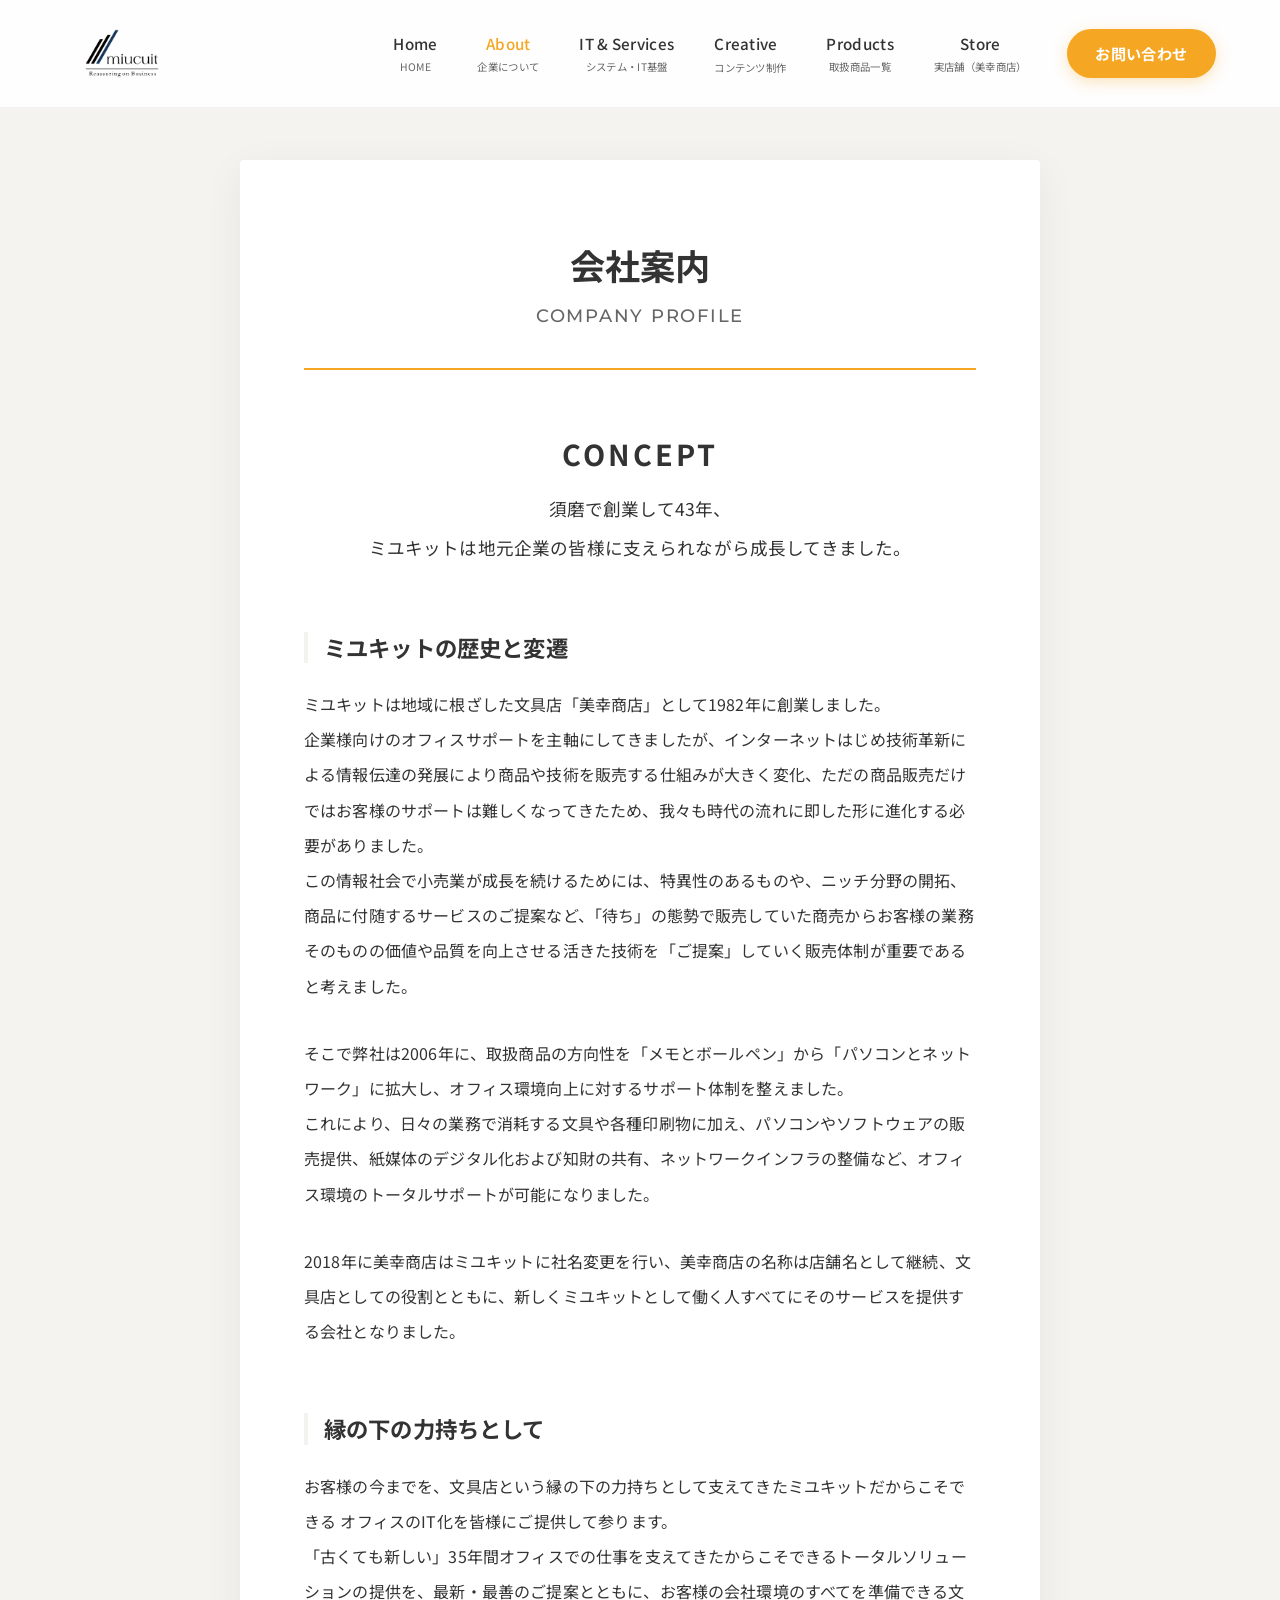
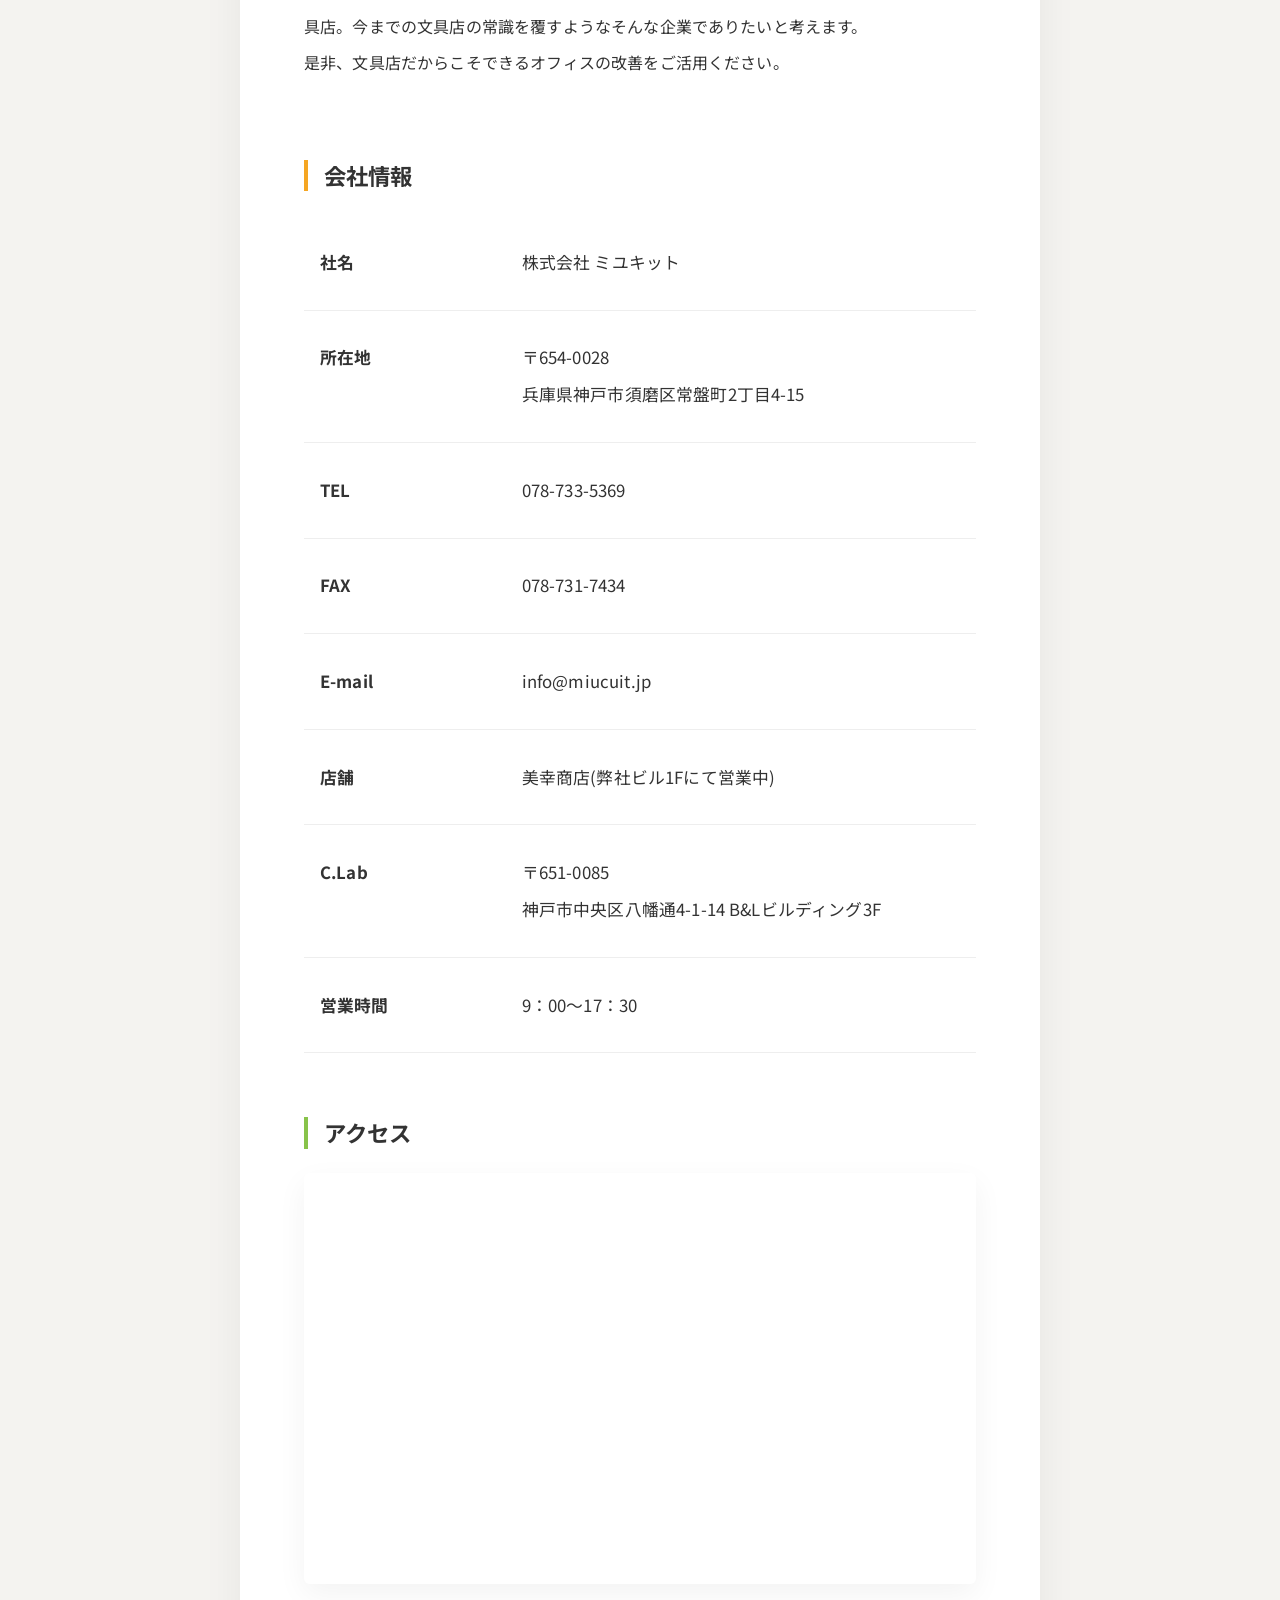
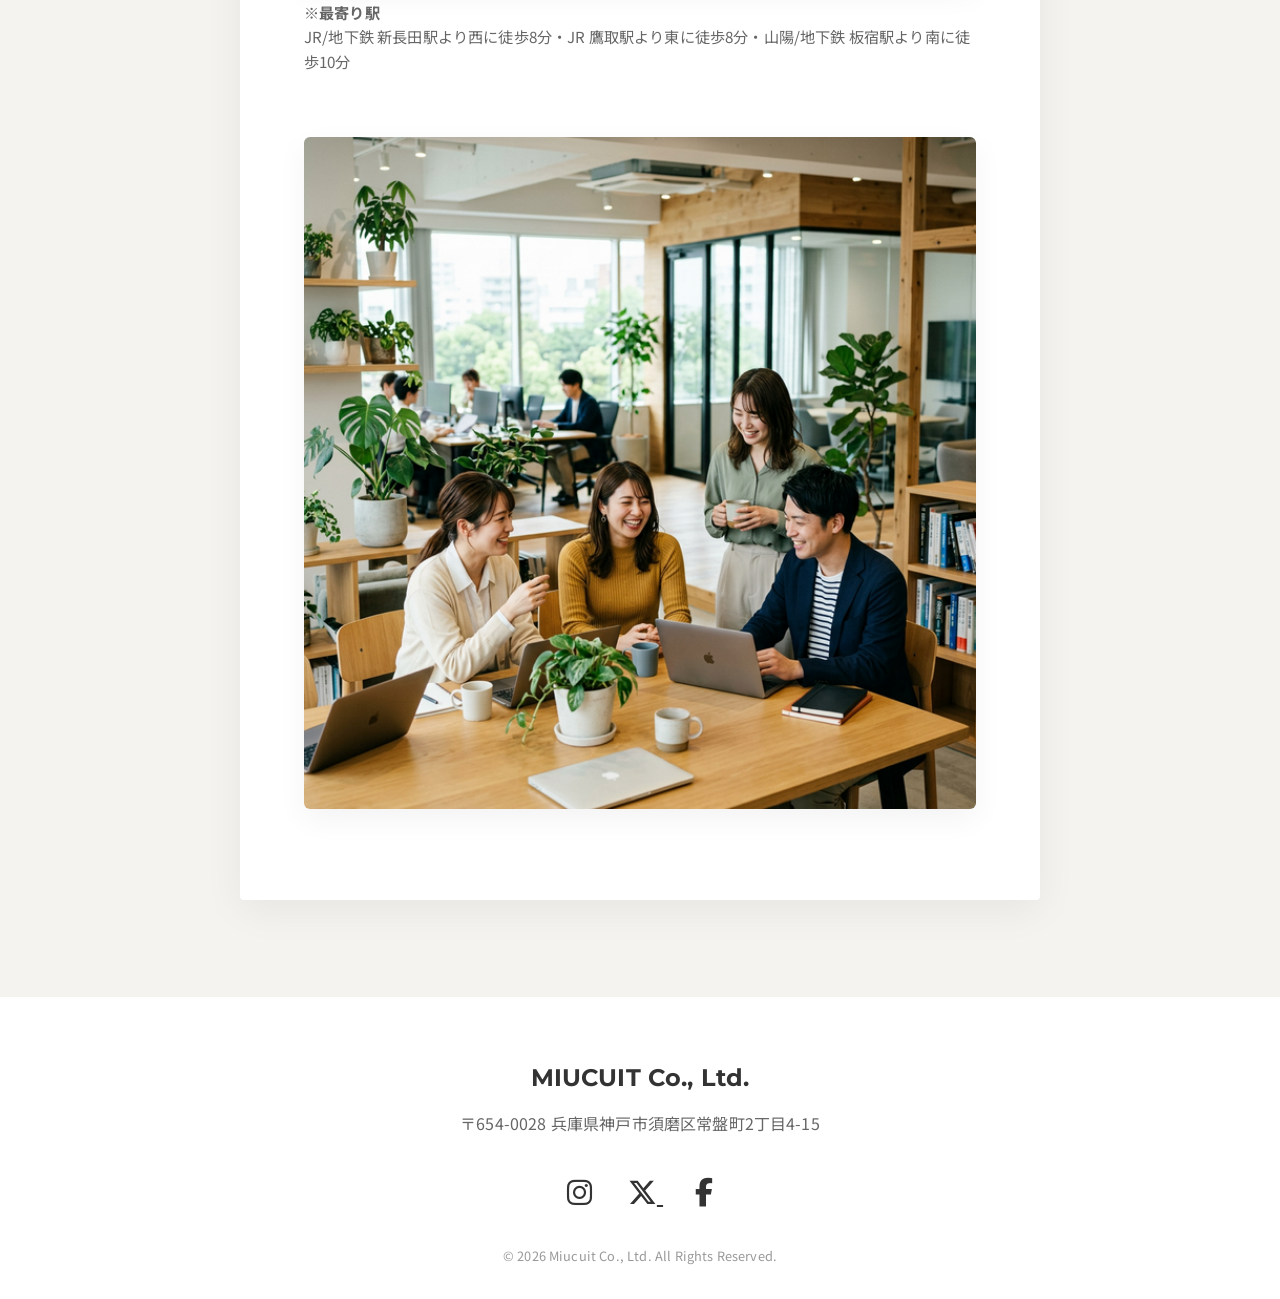
==== 0.現行版_20260701/jump/company.html @ 8299afaa "Add current website version (20260701) before recruitment button changes Establishes a restore point" ====
<!DOCTYPE html>
<html lang="ja">
<head>
    <meta charset="UTF-8">
    <meta name="viewport" content="width=device-width, initial-scale=1.0">
    <title>会社案内 - 株式会社ミユキット</title>
    <meta name="description" content="株式会社ミユキットの会社案内。所在地、アクセス情報、会社情報を掲載しています。">
    <!-- Font Awesome for friendly icons -->
    <link rel="stylesheet" href="https://cdnjs.cloudflare.com/ajax/libs/font-awesome/6.4.0/css/all.min.css">
    <!-- Google Fonts: Noto Sans JP & Montserrat -->
    <link rel="preconnect" href="https://fonts.googleapis.com">
    <link rel="preconnect" href="https://fonts.gstatic.com" crossorigin>
    <link href="https://fonts.googleapis.com/css2?family=Montserrat:wght@400;500;700&family=Noto+Sans+JP:wght@400;500;700;900&display=swap" rel="stylesheet">
    <link rel="stylesheet" href="styles.css">
    <link rel="icon" href="favicon.ico" type="image/x-icon">
    <style>
        /* PDF Brochure Style A4 Layout */
        .brochure-wrapper {
            background-color: var(--bg-light-gray); /* Outer background to contrast with white paper */
            padding: 10rem 0 6rem;
        }

        .brochure-container {
            max-width: 800px;
            margin: 0 auto;
            background: #ffffff; /* Clean white paper base */
            padding: 5rem 4rem;
            box-shadow: 0 10px 40px rgba(0,0,0,0.06); /* Soft paper shadow */
            border-radius: 4px; /* Crisp edges */
            color: #333333; /* Dark gray for maximum readability without being pure black */
            line-height: 2.2; /* Wide line-height for readability */
            font-family: 'Noto Sans JP', sans-serif;
        }
        
        .brochure-header {
            text-align: center;
            margin-bottom: 4rem;
            border-bottom: 2px solid var(--accent-orange);
            padding-bottom: 2rem;
        }
        
        .brochure-title {
            font-size: 2.2rem;
            color: var(--primary-text);
            margin-bottom: 0.5rem;
            word-break: keep-all;
            overflow-wrap: break-word;
        }

        .brochure-subtitle {
            font-family: 'Montserrat', sans-serif;
            font-size: 1.1rem;
            color: var(--secondary-text);
            font-weight: 500;
            letter-spacing: 0.1em;
        }
        
        .company-table {
            width: 100%;
            border-collapse: collapse;
            font-size: 1.05rem;
            margin-bottom: 4rem;
        }
        
        .company-table th, .company-table td {
            padding: 1.8rem 1rem;
            border-bottom: 1px solid #eeeeee;
            text-align: left;
            vertical-align: top;
        }
        
        .company-table th {
            width: 30%;
            font-weight: 700;
            color: var(--primary-text);
        }

        .map-section-title {
            font-size: 1.4rem;
            color: var(--primary-text);
            margin-bottom: 1.5rem;
            font-weight: 700;
            border-left: 4px solid var(--accent-green);
            padding-left: 1rem;
        }

        .map-container {
            width: 100%;
            border-radius: var(--border-radius-sm);
            overflow: hidden;
            box-shadow: var(--shadow-soft);
        }

        /* Responsive */
        @media (max-width: 768px) {
            .brochure-wrapper {
                padding: 6rem 0 2rem;
                background-color: #ffffff;
            }
            .brochure-container {
                padding: 2rem 5vw;
                box-shadow: none; /* simpler on mobile */
                border-radius: 0;
            }
            .company-table th, .company-table td {
                display: block;
                width: 100%;
            }
            .company-table th {
                padding-bottom: 0.5rem;
                border-bottom: none;
            }
            .company-table td {
                padding-top: 0;
                padding-bottom: 1.5rem;
            }
        }
    </style>
</head>
<body>
    <!-- Clean, Friendly Navigation -->
    <header class="navbar">
        <div class="nav-container">
            <a href="index.html" class="logo"><img src="miucuit_logo.png" alt="ミユキット ロゴ"></a>
            
            <div class="menu-toggle" id="mobile-menu">
                <span></span>
                <span></span>
                <span></span>
            </div>

            <nav class="nav-links" id="nav-links">
                <a href="index.html">Home<span class="en">HOME</span></a>
                <a href="company.html" style="color: var(--accent-orange);">About<span class="en">企業について</span></a>
                <a href="service.html">IT & Services<span class="en">システム・IT基盤</span></a>
                
                <div class="has-dropdown">
                    <span class="nav-item-title">Creative<span class="en">コンテンツ制作</span></span>
                    <div class="dropdown-menu">
                        <a href="service.html#web">WEBサイト・グラフィック制作</a>
                        <a href="video.html">成果の出る動画・映像制作</a>
                        <a href="lp-video.html">映像制作パッケージ</a>
                    </div>
                </div>

                <a href="products.html">Products<span class="en">取扱商品一覧</span></a>
                <a href="store.html">Store<span class="en">実店舗（美幸商店）</span></a>
                <a href="index.html#contact" class="nav-contact-btn">お問い合わせ</a>
            </nav>
        </div>
    </header>

    <div class="brochure-wrapper">
        <div class="brochure-container fade-up">
            
            <div class="brochure-header">
                <h1 class="brochure-title"><span class="inline-block-text">会社案内</span></h1>
                <p class="brochure-subtitle">COMPANY PROFILE</p>
            </div>

            <div class="brochure-content">
                <h2 style="font-size: 1.8rem; text-align: center; margin-bottom: 1rem; color: var(--primary-text); letter-spacing: 0.1em;">CONCEPT</h2>
                <p style="text-align: center; font-size: 1.1rem; margin-bottom: 4rem; word-break: keep-all; overflow-wrap: break-word;">須磨で創業して43年、ミユキットは地元企業の皆様に支えられながら成長してきました。</p>

                <h3 style="font-size: 1.4rem; border-left: 4px solid var(--bg-light-gray); padding-left: 1rem; margin-bottom: 1.5rem; color: var(--primary-text);">ミユキットの歴史と変遷</h3>
                <p style="margin-bottom: 2rem;">
                    ミユキットは地域に根ざした文具店「美幸商店」として1982年に創業しました。<br>
                    企業様向けのオフィスサポートを主軸にしてきましたが、インターネットはじめ技術革新による情報伝達の発展により商品や技術を販売する仕組みが大きく変化、ただの商品販売だけではお客様のサポートは難しくなってきたため、我々も時代の流れに即した形に進化する必要がありました。<br>
                    この情報社会で小売業が成長を続けるためには、特異性のあるものや、ニッチ分野の開拓、商品に付随するサービスのご提案など、「待ち」の態勢で販売していた商売からお客様の業務そのものの価値や品質を向上させる活きた技術を「ご提案」していく販売体制が重要であると考えました。
                </p>
                <p style="margin-bottom: 2rem;">
                    そこで弊社は2006年に、取扱商品の方向性を「メモとボールペン」から「パソコンとネットワーク」に拡大し、オフィス環境向上に対するサポート体制を整えました。<br>
                    これにより、日々の業務で消耗する文具や各種印刷物に加え、パソコンやソフトウェアの販売提供、紙媒体のデジタル化および知財の共有、ネットワークインフラの整備など、オフィス環境のトータルサポートが可能になりました。
                </p>
                <p style="margin-bottom: 4rem;">
                    2018年に美幸商店はミユキットに社名変更を行い、美幸商店の名称は店舗名として継続、文具店としての役割とともに、新しくミユキットとして働く人すべてにそのサービスを提供する会社となりました。
                </p>

                <h3 style="font-size: 1.4rem; border-left: 4px solid var(--bg-light-gray); padding-left: 1rem; margin-bottom: 1.5rem; color: var(--primary-text);">縁の下の力持ちとして</h3>
                <p style="margin-bottom: 4rem;">
                    お客様の今までを、文具店という縁の下の力持ちとして支えてきたミユキットだからこそできる オフィスのIT化を皆様にご提供して参ります。<br>
                    「古くても新しい」35年間オフィスでの仕事を支えてきたからこそできるトータルソリューションの提供を、最新・最善のご提案とともに、お客様の会社環境のすべてを準備できる文具店。今までの文具店の常識を覆すようなそんな企業でありたいと考えます。<br>
                    是非、文具店だからこそできるオフィスの改善をご活用ください。
                </p>
                
                <h2 class="map-section-title" style="border-left-color: var(--accent-orange); margin-top: 5rem;"><span class="inline-block-text">会社情報</span></h2>
            </div>
            
            <table class="company-table">
                <tbody>
                    <tr>
                        <th>社名</th>
                        <td>株式会社 ミユキット</td>
                    </tr>
                    <tr>
                        <th>所在地</th>
                        <td>〒654-0028<br>兵庫県神戸市須磨区常盤町2丁目4-15</td>
                    </tr>
                    <tr>
                        <th>TEL</th>
                        <td>078-733-5369</td>
                    </tr>
                    <tr>
                        <th>FAX</th>
                        <td>078-731-7434</td>
                    </tr>
                    <tr>
                        <th>E-mail</th>
                        <td>info@miucuit.jp</td>
                    </tr>
                    <tr>
                        <th>店舗</th>
                        <td>美幸商店(弊社ビル1Fにて営業中)</td>
                    </tr>
                    <tr>
                        <th>C.Lab</th>
                        <td>〒651-0085<br>神戸市中央区八幡通4-1-14 B&Lビルディング3F</td>
                    </tr>
                    <tr>
                        <th>営業時間</th>
                        <td>9：00〜17：30</td>
                    </tr>
                </tbody>
            </table>

            <h2 class="map-section-title"><span class="inline-block-text">アクセス</span></h2>
            <!-- Google Map Embedding (Responsive iframe) -->
            <div class="map-container fade-up delay-1">
                <iframe width="100%" height="400" frameborder="0" scrolling="no" marginheight="0" marginwidth="0" src="https://maps.google.com/maps?q=兵庫県神戸市須磨区常盤町2丁目4-15&t=&z=16&ie=UTF8&iwloc=&output=embed" style="border:0;" allowfullscreen="" loading="lazy" referrerpolicy="no-referrer-when-downgrade"></iframe>
            </div>
            <p style="margin-top: 1rem; color: var(--secondary-text); font-size: 0.95rem; line-height: 1.6;">
                <strong>※最寄り駅</strong><br>
                JR/地下鉄 新長田駅より西に徒歩8分・JR 鷹取駅より東に徒歩8分・山陽/地下鉄 板宿駅より南に徒歩10分
            </p>

            <!-- Newly created image will be inserted here as a decorative asset for the brochure -->
            <div class="fade-up delay-2" style="margin-top: 4rem;">
                <img src="modern_friendly_office_1_1773296498504.png" id="brochure-image" alt="和やかに働くスタッフの様子" style="width: 100%; border-radius: var(--border-radius-sm); box-shadow: var(--shadow-soft);">
            </div>

        </div>
    </div>

    <!-- Footer -->
    <footer class="site-footer">
        <div class="container center">
            <h2 class="footer-logo">MIUCUIT Co., Ltd.</h2>
            <p class="footer-address">〒654-0028 兵庫県神戸市須磨区常盤町2丁目4-15</p>
            
            <div class="footer-socials" style="margin: 2rem 0;">
                <a href="https://www.instagram.com/miucuitjp/?hl=ja" target="_blank" rel="noopener noreferrer" style="color: var(--primary-text); font-size: 1.8rem; margin: 0 1rem; transition: color 0.3s;"><i class="fa-brands fa-instagram"></i></a>
                <a href="https://x.com/miucuitjp" target="_blank" rel="noopener noreferrer" style="color: var(--primary-text); font-size: 1.8rem; margin: 0 1rem; transition: color 0.3s;">
                    <svg xmlns="http://www.w3.org/2000/svg" height="1em" viewBox="0 0 512 512" style="fill: currentColor; vertical-align: -0.125em;"><path d="M389.2 48h70.6L305.6 224.2 487 464H345L233.7 318.6 106.5 464H35.8L200.7 275.5 26.8 48H172.4L272.9 180.9 389.2 48zM364.4 421.8h39.1L151.1 88h-42L364.4 421.8z"/></svg>
                </a>
                <a href="https://ja-jp.facebook.com/miucuitjp/" target="_blank" rel="noopener noreferrer" style="color: var(--primary-text); font-size: 1.8rem; margin: 0 1rem; transition: color 0.3s;"><i class="fa-brands fa-facebook-f"></i></a>
            </div>

            <p class="copyright">&copy; 2026 Miucuit Co., Ltd. All Rights Reserved.</p>
        </div>
    </footer>

    <!-- Responsive Navigation Logic -->
    <script src="site.js"></script>
</body>
</html>
---- 0.現行版_20260701/jump/styles.css ----
/* =========================================================
   MIUCUIT Friendly Corporate Design System
   ========================================================= */

:root {
    /* Base Colors - Soft and Clean */
    --bg-color: #fdfcf9; /* Slightly brighter Ivory / Off-white for warmth */
    --bg-light-gray: #f4f3f0; /* Slight contrast for alternating sections */
    --primary-text: #333333; /* Dark gray for readability, softer than pure black */
    --secondary-text: #666666; /* Medium gray for descriptions and subtitles */
    
    /* Accent Colors - Friendly & Approachable */
    --accent-orange: #f5a623; /* Warm orange */
    --accent-green: #88c34a; /* Soft green */
    --nav-bg: rgba(255, 255, 255, 0.9); /* Glassmorphism on lightbg */
    
    /* Shapes - Restrained rounded corners (per request) */
    --border-radius-sm: 6px;
    --border-radius-md: 10px;
    --border-radius-lg: 16px;
    
    /* Shadows - Soft and lifting */
    --shadow-soft: 0 10px 30px rgba(0, 0, 0, 0.05);
    --shadow-hover: 0 15px 40px rgba(0, 0, 0, 0.1);
}

* {
    margin: 0;
    padding: 0;
    box-sizing: border-box;
}

html, body {
    width: 100%;
    overflow-x: hidden;
}

body {
    font-family: 'Noto Sans JP', sans-serif; /* Modern, readable, slightly rounded Gothic */
    background-color: var(--bg-color);
    color: var(--primary-text);
    line-height: 1.6;
    letter-spacing: 0.01em;
    font-kerning: normal;
}

/* =========================================================
   Typography & Utility Classes
   ========================================================= */

h1, h2, h3, h4 {
    font-family: 'Noto Sans JP', sans-serif;
    font-weight: 700;
    color: var(--primary-text);
    line-height: 1.4;
    word-break: normal;
    overflow-wrap: break-word;
}

@media (max-width: 768px) {
    h1, h2, h3, h4 {
        word-break: normal; /* Force normal wrapping on small screens to prevent overflow */
    }
}

.center {
    text-align: center;
}

.inline-block-text {
    display: inline-block;
    white-space: nowrap;
}

@media (max-width: 768px) {
    .inline-block-text {
        display: inline; /* Disable block behavior on mobile so long text wraps naturally without expanding container */
    }
}

.bg-light-gray {
    background-color: var(--bg-light-gray);
}

.container {
    max-width: 1200px;
    margin: 0 auto;
    padding: 0 5vw;
}

/* Section Shared Styles */
.section-tag {
    display: inline-block;
    font-family: 'Montserrat', sans-serif;
    font-size: 0.9rem;
    font-weight: 700;
    color: var(--accent-orange);
    text-transform: uppercase;
    letter-spacing: 0.15em;
    margin-bottom: 0.5rem;
}

.section-title {
    font-size: clamp(2rem, 4vw, 2.5rem);
    margin: 0 0 1.5rem 0;
    padding: 0;
    text-indent: 0;
    letter-spacing: 0.02em;
}

.section-subtitle {
    font-size: 1.1rem;
    color: var(--secondary-text);
    margin-bottom: 4rem;
}

/* =========================================================
   Navigation (Light Glassmorphism)
   ========================================================= */
.navbar {
    position: fixed;
    top: 0;
    left: 0;
    width: 100%;
    z-index: 1000;
    background: var(--nav-bg);
    backdrop-filter: blur(10px);
    -webkit-backdrop-filter: blur(10px);
    border-bottom: 1px solid rgba(0, 0, 0, 0.05);
    transition: all 0.4s ease;
}

.nav-container {
    max-width: 1400px;
    margin: 0 auto;
    display: flex;
    justify-content: space-between;
    align-items: center;
    padding: 1rem 5vw;
}

.logo img {
    height: 75px; /* Increased from 55px */
    width: auto;
    vertical-align: middle;
}

.nav-links {
    display: flex;
    align-items: center;
    gap: 2.5rem;
}

.nav-links > a, .has-dropdown > span.nav-item-title {
    text-decoration: none;
    color: var(--primary-text);
    font-size: 0.95rem;
    font-weight: 500;
    letter-spacing: 0.02em;
    transition: color 0.3s ease;
    text-align: center;
    cursor: pointer;
}

.nav-links > a > span.en, .has-dropdown > span.nav-item-title > span.en {
    display: block;
    font-size: 0.65rem;
    color: var(--secondary-text);
    margin-top: 0.2rem;
    font-weight: 400;
}

.nav-links a:hover, .has-dropdown:hover > span.nav-item-title {
    color: var(--accent-orange);
}

/* Dropdown Menu styling */
.has-dropdown {
    position: relative;
    padding-bottom: 15px;
    margin-bottom: -15px;
}

.dropdown-menu {
    position: absolute;
    top: 100%;
    left: 50%;
    transform: translateX(-50%) translateY(10px);
    background: #fff;
    min-width: 220px;
    box-shadow: var(--shadow-hover);
    border-radius: var(--border-radius-sm);
    padding: 1rem 0;
    opacity: 0;
    visibility: hidden;
    transition: all 0.3s ease;
    display: flex;
    flex-direction: column;
    z-index: 1000;
}

.has-dropdown:hover .dropdown-menu {
    opacity: 1;
    visibility: visible;
    transform: translateX(-50%) translateY(15px);
}

.dropdown-menu a {
    padding: 0.8rem 1.5rem;
    text-align: left;
    font-size: 0.9rem;
    display: block;
    border-bottom: 1px solid var(--bg-light-gray);
    color: var(--primary-text);
    text-decoration: none;
}
.dropdown-menu a:last-child {
    border-bottom: none;
}
.dropdown-menu a:hover {
    background-color: var(--bg-light-gray);
    color: var(--accent-orange);
}

.nav-contact-btn {
    background-color: var(--accent-orange);
    color: #fff !important;
    padding: 0.8rem 1.8rem;
    border-radius: 50px;
    font-weight: 700 !important;
    transition: all 0.3s ease;
    box-shadow: 0 4px 15px rgba(245, 166, 35, 0.3);
}

.nav-contact-btn:hover {
    transform: translateY(-2px);
    box-shadow: 0 6px 20px rgba(245, 166, 35, 0.4);
    background-color: #e0961e;
}

/* Hamburger Menu Icon */
.menu-toggle {
    display: none;
    flex-direction: column;
    justify-content: space-between;
    width: 30px;
    height: 21px;
    cursor: pointer;
    z-index: 1001; /* Above mobile menu overlay */
}
.menu-toggle span {
    display: block;
    height: 3px;
    width: 100%;
    background-color: var(--primary-text);
    border-radius: 3px;
    transition: all 0.3s ease;
}

/* Mobile Responsive */
@media (max-width: 900px) {
    .menu-toggle {
        display: flex;
    }
    
    .logo img {
        height: 45px;
    }

    .nav-links {
        position: fixed;
        top: 0;
        right: -100%;
        width: 80%;
        max-width: 400px;
        height: 100vh;
        background: #fff;
        flex-direction: column;
        justify-content: flex-start;
        align-items: flex-start;
        padding: 6rem 2rem 2rem;
        gap: 1.5rem;
        box-shadow: -10px 0 30px rgba(0,0,0,0.1);
        transition: right 0.4s ease;
        overflow-y: auto;
    }

    .nav-links.active {
        right: 0;
    }

    /* Hamburger animation */
    .menu-toggle.active span:nth-child(1) {
        transform: translateY(9px) rotate(45deg);
    }
    .menu-toggle.active span:nth-child(2) {
        opacity: 0;
    }
    .menu-toggle.active span:nth-child(3) {
        transform: translateY(-9px) rotate(-45deg);
    }

    /* Reset link styles for vertical menu */
    .nav-links > a, .has-dropdown > span.nav-item-title {
        text-align: left;
        font-size: 1.1rem;
        width: 100%;
    }
    .nav-links > a > span.en, .has-dropdown > span.nav-item-title > span.en {
        display: inline;
        margin-left: 0.5rem;
    }

    /* Keep mobile dropdowns collapsed until tapped */
    .dropdown-menu {
        position: static;
        transform: none;
        box-shadow: none;
        opacity: 0;
        visibility: hidden;
        max-height: 0;
        overflow: hidden;
        padding: 0 0 0 1rem;
        background: transparent;
        border-left: 2px solid var(--bg-light-gray);
        border-radius: 0;
        margin-top: 0;
        transition: max-height 0.3s ease, opacity 0.2s ease, margin-top 0.3s ease, padding-top 0.3s ease;
    }
    
    .has-dropdown.active .dropdown-menu {
        opacity: 1;
        visibility: visible;
        max-height: 500px;
        padding-top: 0.5rem;
        margin-top: 0.5rem;
        transform: none;
    }
    
    .dropdown-menu a {
        padding: 0.5rem 1rem;
        border-bottom: none;
    }
    
    .nav-contact-btn {
        width: 100%;
        text-align: center;
        margin-top: 1rem;
    }
}

/* =========================================================
   Hero Section
   ========================================================= */
.hero {
    position: relative;
    width: 100%;
    height: 100vh;
    display: flex;
    align-items: center; /* Left-aligned content for corporate feel */
    padding-left: 10vw;
    overflow: hidden;
}

.bg-img {
    position: absolute;
    top: 50%;
    left: 50%;
    min-width: 100%;
    min-height: 100%;
    width: auto;
    height: auto;
    transform: translate(-50%, -50%);
    z-index: -2;
    object-fit: cover;
    /* Soften the image, slightly warm overlay instead of dark */
    filter: brightness(0.9) contrast(1.05);
}

.hero::after {
    /* Gradient overlay to make text readable but keep the image bright */
    content: '';
    position: absolute;
    top: 0;
    left: 0;
    width: 100%;
    height: 100%;
    background: linear-gradient(90deg, rgba(250, 249, 246, 0.9) 0%, rgba(250, 249, 246, 0.4) 50%, rgba(250, 249, 246, 0) 100%);
    z-index: -1;
}

.hero-content {
    max-width: 600px;
    z-index: 1;
    padding-right: 5vw; /* Ensure text doesn't touch the right edge on mobile */
}

@media (max-width: 768px) {
    .hero {
        padding-left: 5vw;
        padding-right: 5vw;
        justify-content: center;
        text-align: center;
    }
    .hero-content {
        padding-right: 0;
    }
    .hero-title {
        font-size: clamp(2rem, 8vw, 3rem); /* Slightly smaller on very small screens */
    }
    .hero-subtitle {
        text-align: left; /* Keep subtitle readable */
        font-size: 1rem;
    }
}

.hero-title {
    font-size: clamp(2.5rem, 5vw, 4rem);
    font-weight: 900;
    line-height: 1.28;
    margin-bottom: 1.5rem;
    color: var(--primary-text);
    letter-spacing: 0.01em;
}

.hero-subtitle {
    font-size: clamp(1.1rem, 2vw, 1.3rem);
    color: var(--secondary-text);
    margin-bottom: 3rem;
    font-weight: 500;
}

.hero-btn {
    display: inline-block;
    background-color: var(--accent-green);
    color: #fff;
    text-decoration: none;
    padding: 1rem 2.5rem;
    font-size: 1.1rem;
    font-weight: 700;
    border-radius: 50px;
    transition: all 0.3s ease;
    box-shadow: 0 4px 15px rgba(136, 195, 74, 0.3);
}

.hero-btn:hover {
    transform: translateY(-3px);
    box-shadow: 0 8px 25px rgba(136, 195, 74, 0.4);
    background-color: #7cb342;
}

/* =========================================================
   About Structure
   ========================================================= */
.about-section {
    padding: 10rem 0;
}

.about-grid {
    display: grid;
    grid-template-columns: 1fr 1fr;
    gap: 5rem;
    align-items: center;
}

.about-desc {
    font-size: 1.1rem;
    color: var(--secondary-text);
    margin-bottom: 1.5rem;
    line-height: 1.8;
}

.about-image-wrapper {
    border-radius: var(--border-radius-lg);
    overflow: hidden;
    box-shadow: var(--shadow-soft);
}

.about-image {
    width: 100%;
    height: 100%;
    object-fit: cover;
    display: block;
}

@media (max-width: 900px) {
    .about-grid {
        grid-template-columns: 1fr;
    }
}

/* =========================================================
   Services Grid
   ========================================================= */
.services-section {
    padding: 8rem 0;
}

.services-grid {
    display: grid;
    gap: 2.5rem;
    margin-top: 4rem;
}

.services-grid.grid-2 {
    grid-template-columns: repeat(2, 1fr);
}

.services-grid.grid-3 {
    grid-template-columns: repeat(3, 1fr);
}

@media (max-width: 900px) {
    .services-grid.grid-2,
    .services-grid.grid-3 {
        grid-template-columns: 1fr;
    }
}

.service-card {
    background: #fff;
    padding: 3rem 2rem;
    border-radius: var(--border-radius-md);
    box-shadow: var(--shadow-soft);
    transition: all 0.4s ease;
    text-align: center;
    display: flex;
    flex-direction: column;
}

.service-card:hover {
    transform: translateY(-8px);
    box-shadow: var(--shadow-hover);
}

.service-icon {
    font-size: 2.5rem;
    color: var(--accent-orange);
    margin-bottom: 1.5rem;
}

.service-title {
    font-size: 1.4rem;
    margin-bottom: 1rem;
    line-height: 1.45;
    letter-spacing: 0.01em;
}

.service-desc {
    font-size: 0.95rem;
    color: var(--secondary-text);
    text-align: left;
    line-height: 1.7;
}

/* =========================================================
   CTA & Footer
   ========================================================= */
.cta-section {
    padding: 8rem 0;
    background-color: var(--bg-color);
}

.cta-title {
    font-size: clamp(1.8rem, 4vw, 2.5rem);
    margin-bottom: 1rem;
}

.cta-desc {
    color: var(--secondary-text);
    margin-bottom: 3rem;
}

.cta-actions {
    display: flex;
    justify-content: center;
    flex-wrap: wrap; /* Allow wrapping on small screens */
    gap: 1.5rem;
    margin-bottom: 2rem;
}

@media (max-width: 600px) {
    .cta-actions {
        flex-direction: column;
        align-items: stretch;
    }
    .cta-actions .btn {
        width: 100%;
        padding: 1rem 1.5rem;
    }
}

.btn {
    display: inline-block;
    padding: 1rem 2.5rem;
    font-weight: 700;
    border-radius: 50px;
    text-decoration: none;
    transition: all 0.3s ease;
}

.btn-primary {
    background-color: var(--accent-orange);
    color: #fff;
    box-shadow: 0 4px 15px rgba(245, 166, 35, 0.2);
}

.btn-primary:hover {
    transform: translateY(-2px);
    box-shadow: 0 6px 20px rgba(245, 166, 35, 0.4);
}

.btn-secondary {
    background-color: #fff;
    color: var(--primary-text);
    border: 2px solid var(--bg-light-gray);
}

.btn-secondary:hover {
    border-color: var(--accent-orange);
    color: var(--accent-orange);
}

.business-hours {
    font-size: 0.9rem;
    color: var(--secondary-text);
}

.site-footer {
    background-color: #fff;
    padding: 4rem 0 2rem;
    border-top: 1px solid var(--bg-light-gray);
}

.footer-logo {
    font-family: 'Montserrat', sans-serif;
    color: var(--primary-text);
    margin-bottom: 1rem;
}

.footer-address {
    color: var(--secondary-text);
    margin-bottom: 2rem;
}

.copyright {
    font-size: 0.8rem;
    color: #999;
}

/* =========================================================
   Scrolltelling: Fade Up Animations
   ========================================================= */
.fade-up {
    opacity: 0;
    transform: translateY(30px);
    /* Softer, friendlier easing curve */
    transition: opacity 0.8s ease-out, transform 0.8s ease-out;
}

.fade-up.is-visible {
    opacity: 1;
    transform: translateY(0);
}

.delay-1 { transition-delay: 0.1s; }
.delay-2 { transition-delay: 0.2s; }
.delay-3 { transition-delay: 0.3s; }
.delay-4 { transition-delay: 0.4s; }
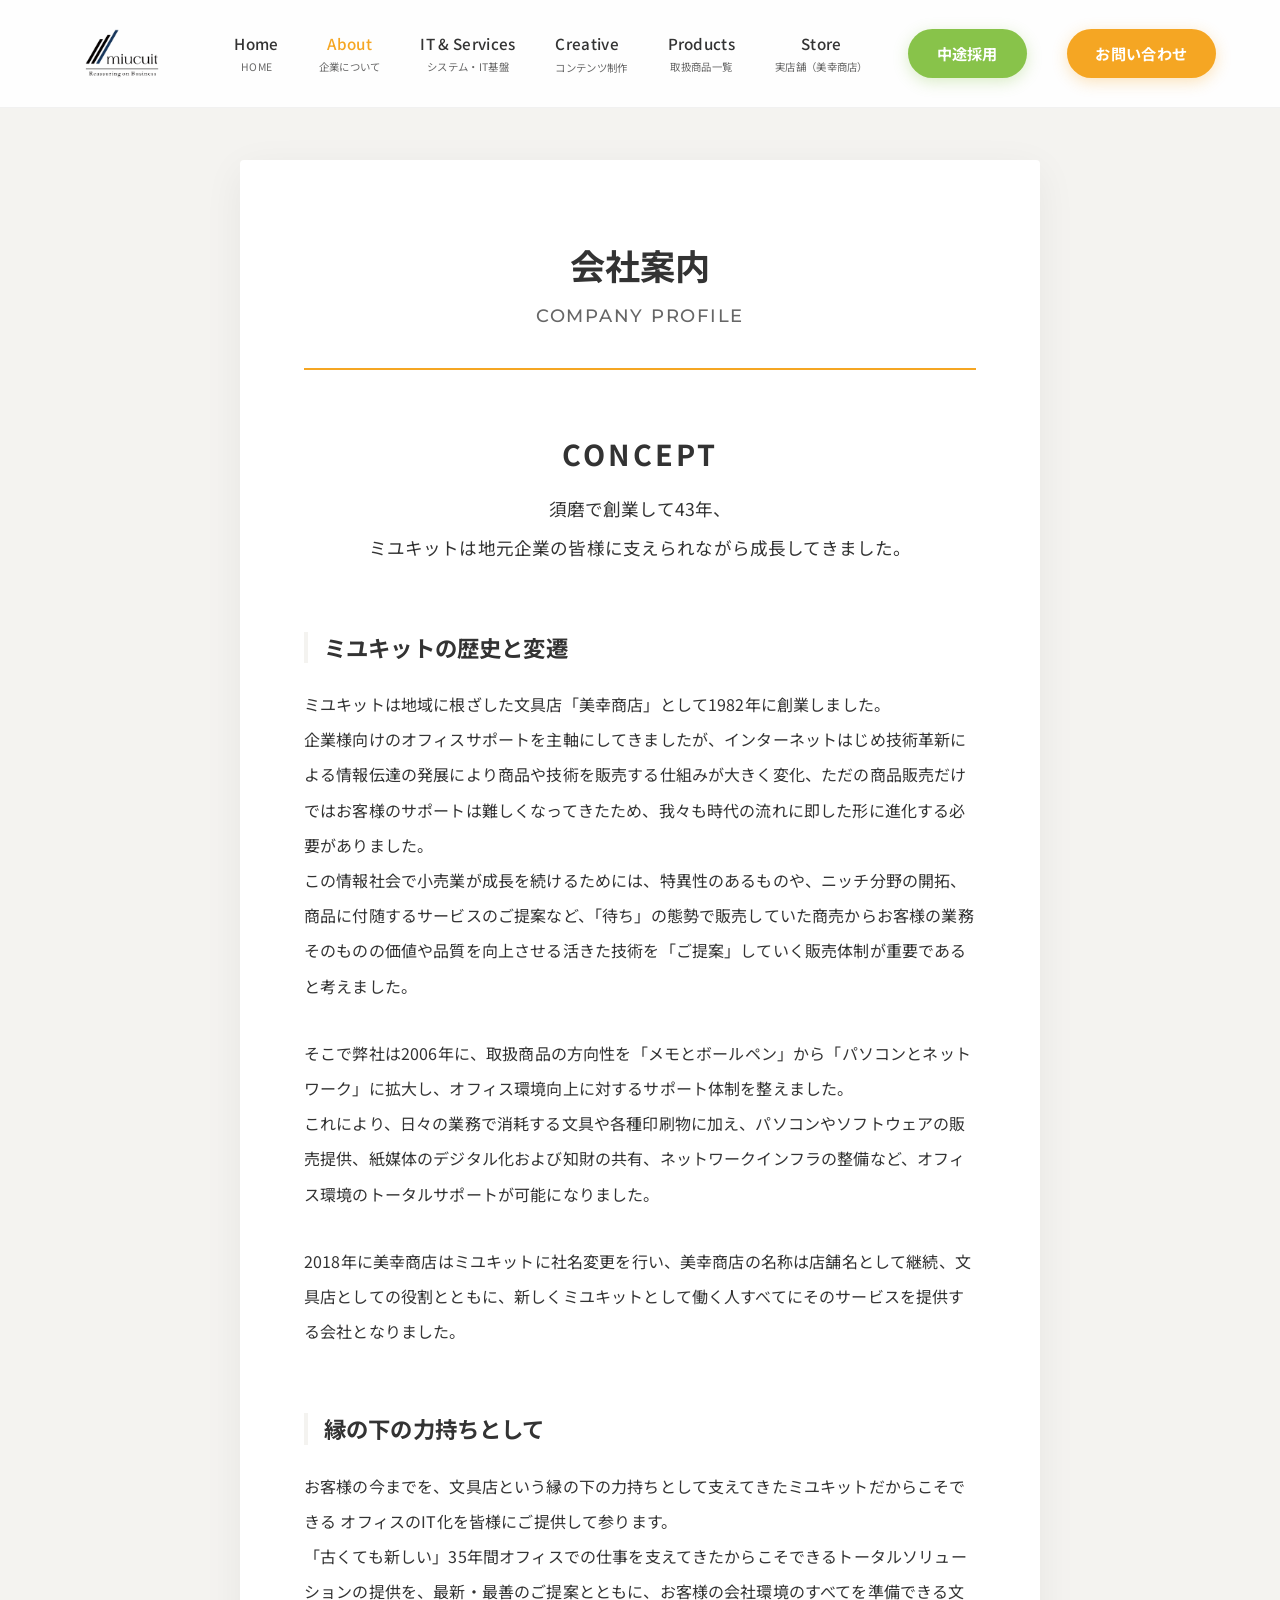
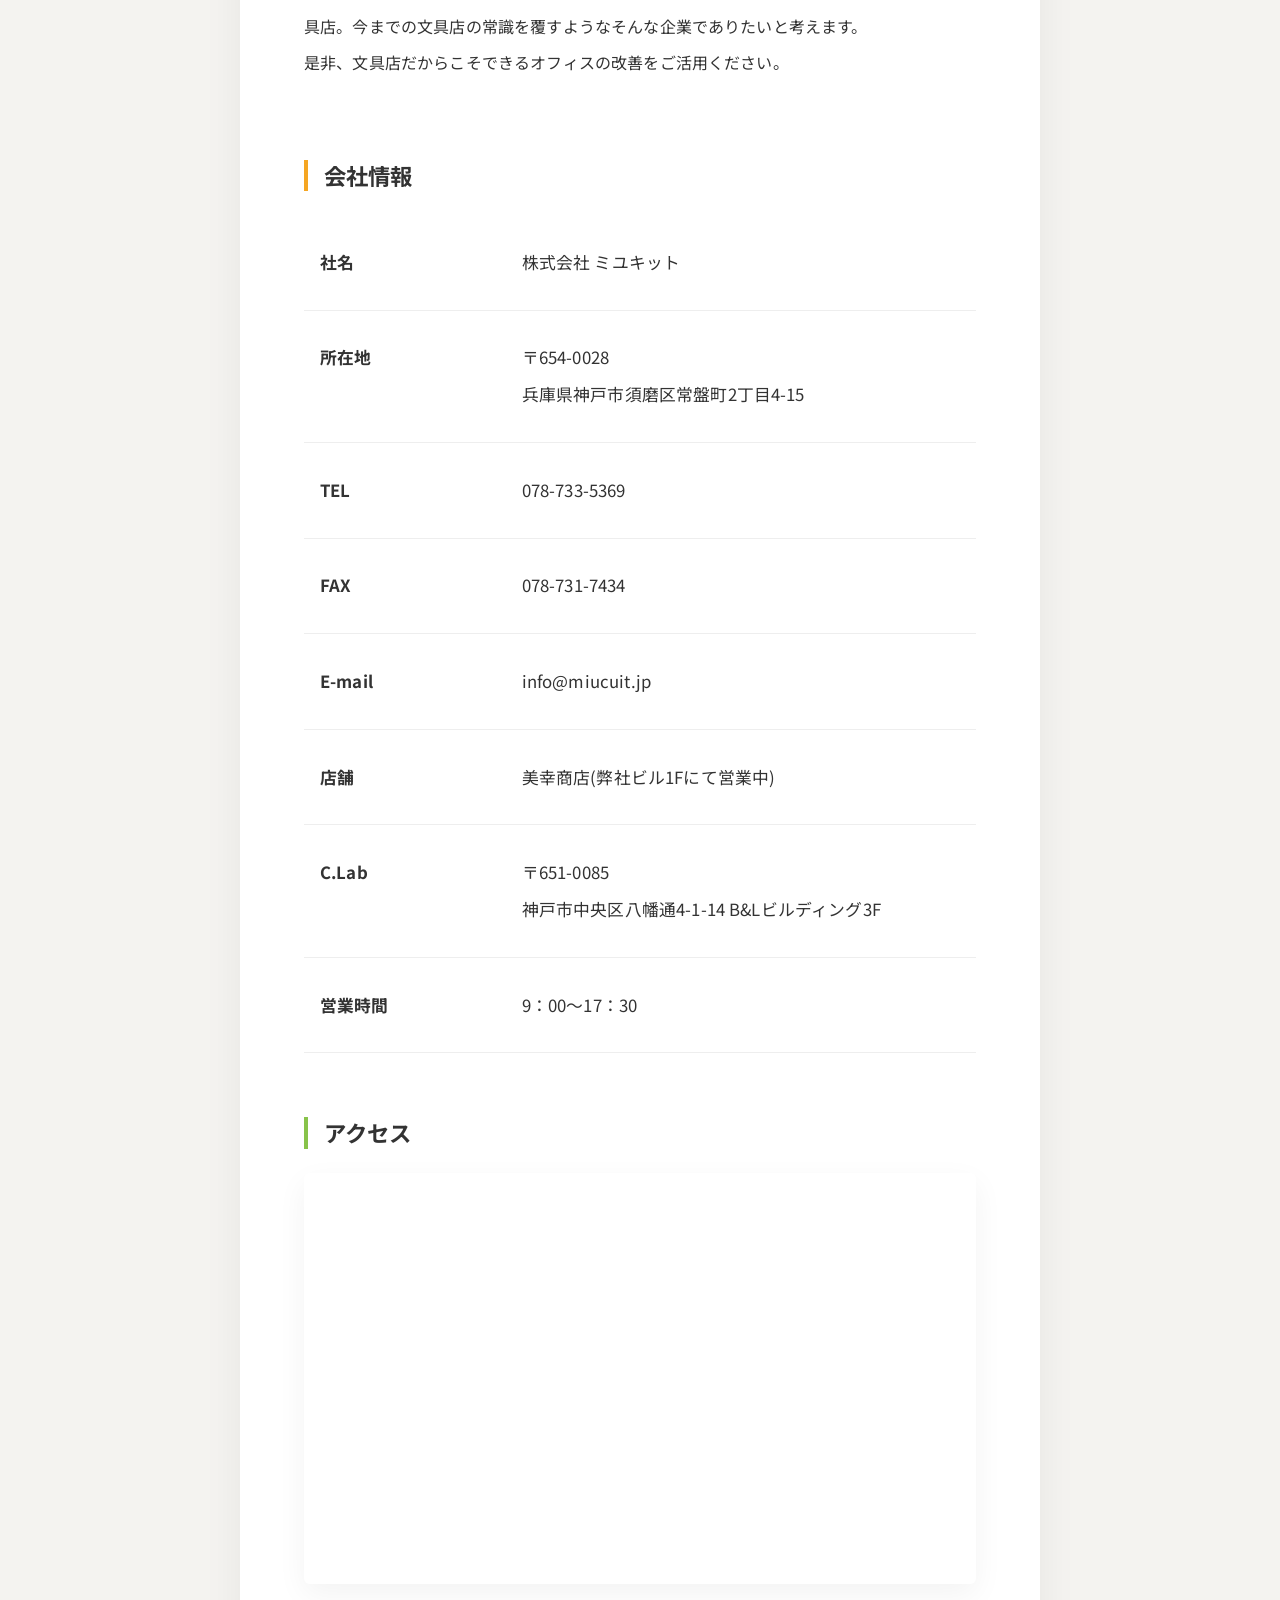
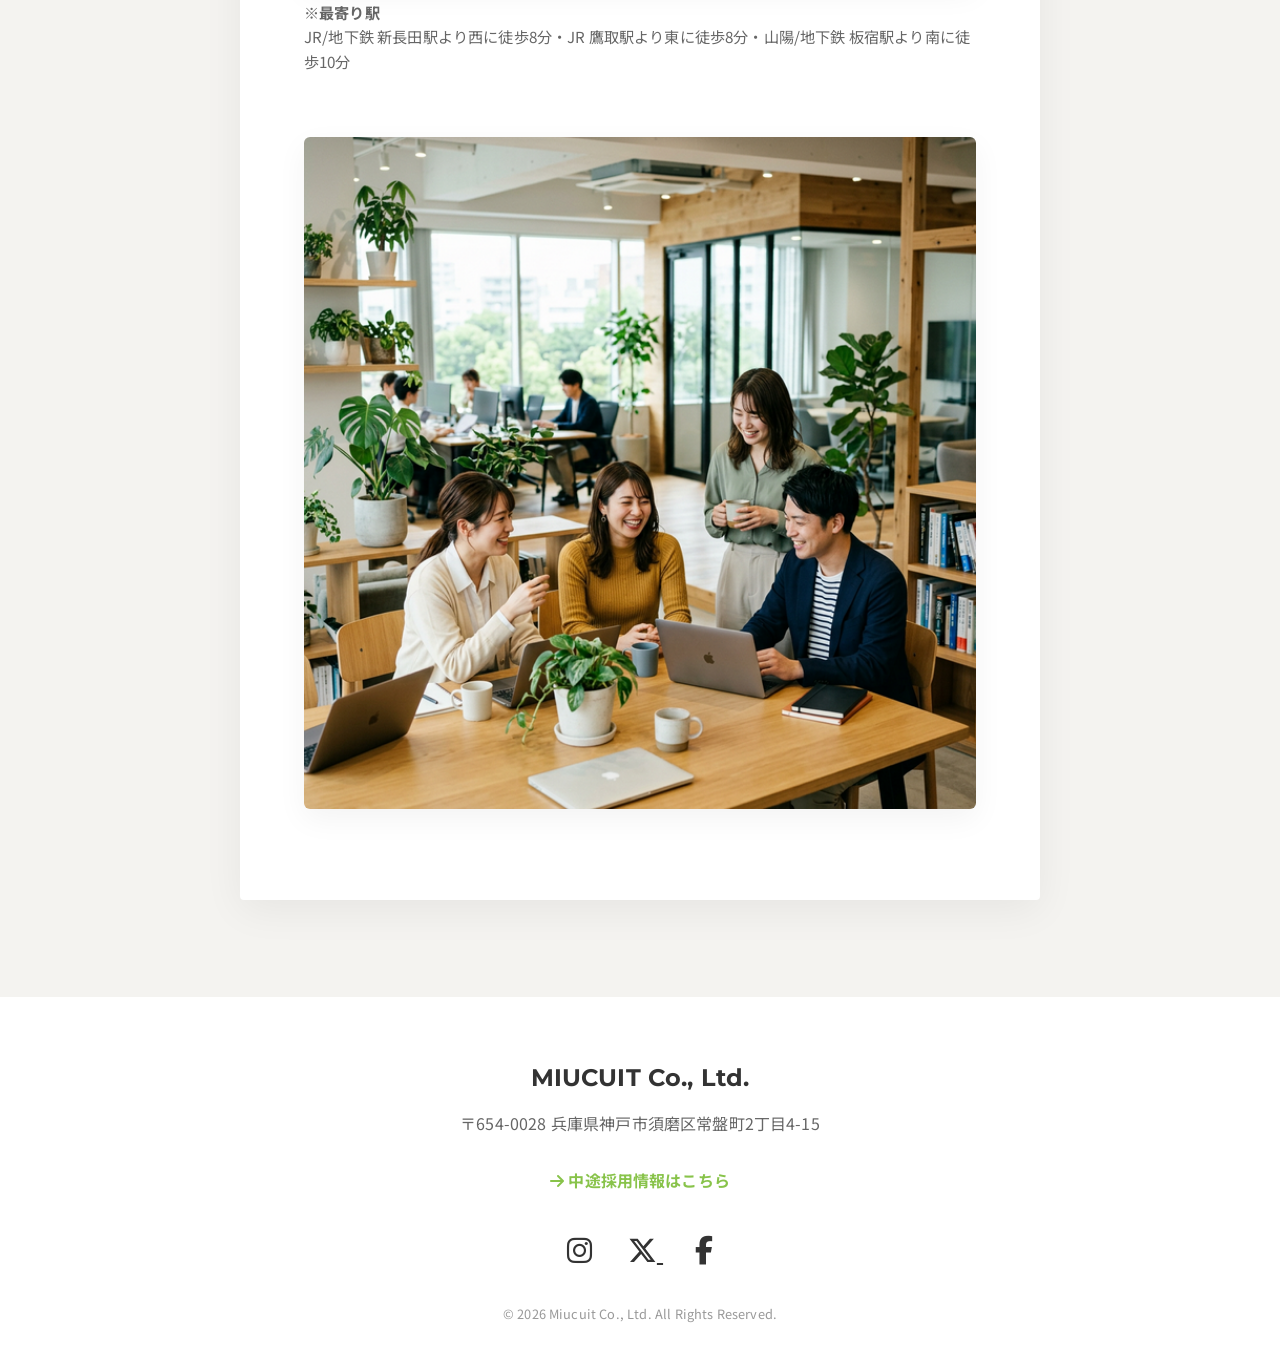
==== commit b43472b0: "Add mid-career recruitment link button to site header and footer Adds a green "中途採用" nav button (mat" ====
--- a/0.現行版_20260701/jump/company.html
+++ b/0.現行版_20260701/jump/company.html
@@ -145,6 +145,7 @@
 
                 <a href="products.html">Products<span class="en">取扱商品一覧</span></a>
                 <a href="store.html">Store<span class="en">実店舗（美幸商店）</span></a>
+                <a href="https://arwrk.net/recruit/dvzyrresnfl88wg/" target="_blank" rel="noopener noreferrer" class="nav-recruit-btn">中途採用</a>
                 <a href="index.html#contact" class="nav-contact-btn">お問い合わせ</a>
             </nav>
         </div>
@@ -246,7 +247,8 @@
         <div class="container center">
             <h2 class="footer-logo">MIUCUIT Co., Ltd.</h2>
             <p class="footer-address">〒654-0028 兵庫県神戸市須磨区常盤町2丁目4-15</p>
-            
+            <p class="footer-recruit" style="margin: 1.5rem 0 0;"><a href="https://arwrk.net/recruit/dvzyrresnfl88wg/" target="_blank" rel="noopener noreferrer" style="color: var(--accent-green); font-weight: 700; text-decoration: none;"><i class="fa-solid fa-arrow-right"></i> 中途採用情報はこちら</a></p>
+
             <div class="footer-socials" style="margin: 2rem 0;">
                 <a href="https://www.instagram.com/miucuitjp/?hl=ja" target="_blank" rel="noopener noreferrer" style="color: var(--primary-text); font-size: 1.8rem; margin: 0 1rem; transition: color 0.3s;"><i class="fa-brands fa-instagram"></i></a>
                 <a href="https://x.com/miucuitjp" target="_blank" rel="noopener noreferrer" style="color: var(--primary-text); font-size: 1.8rem; margin: 0 1rem; transition: color 0.3s;">
--- a/0.現行版_20260701/jump/styles.css
+++ b/0.現行版_20260701/jump/styles.css
@@ -238,6 +238,22 @@
     background-color: #e0961e;
 }
 
+.nav-recruit-btn {
+    background-color: var(--accent-green);
+    color: #fff !important;
+    padding: 0.8rem 1.8rem;
+    border-radius: 50px;
+    font-weight: 700 !important;
+    transition: all 0.3s ease;
+    box-shadow: 0 4px 15px rgba(136, 195, 74, 0.3);
+}
+
+.nav-recruit-btn:hover {
+    transform: translateY(-2px);
+    box-shadow: 0 6px 20px rgba(136, 195, 74, 0.4);
+    background-color: #74ac3a;
+}
+
 /* Hamburger Menu Icon */
 .menu-toggle {
     display: none;
@@ -347,6 +363,12 @@
         text-align: center;
         margin-top: 1rem;
     }
+
+    .nav-recruit-btn {
+        width: 100%;
+        text-align: center;
+        margin-top: 1rem;
+    }
 }
 
 /* =========================================================
